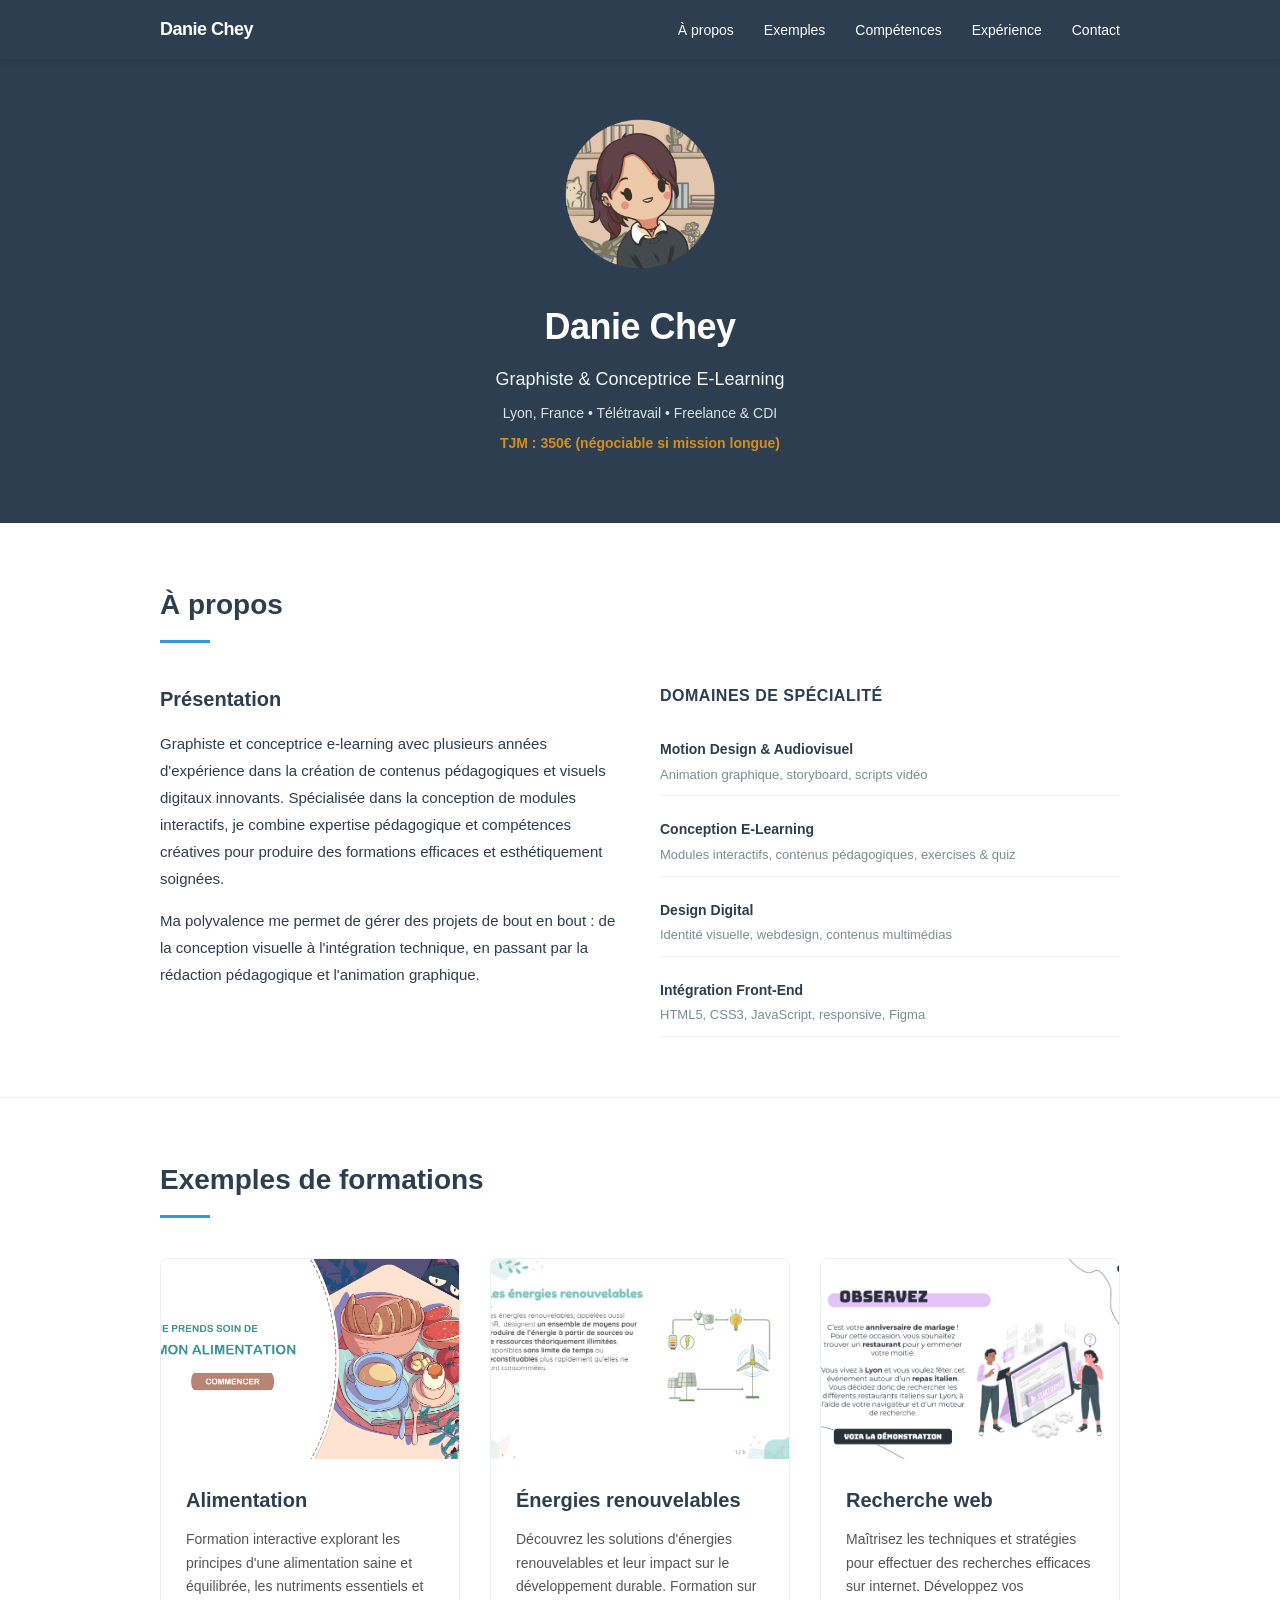
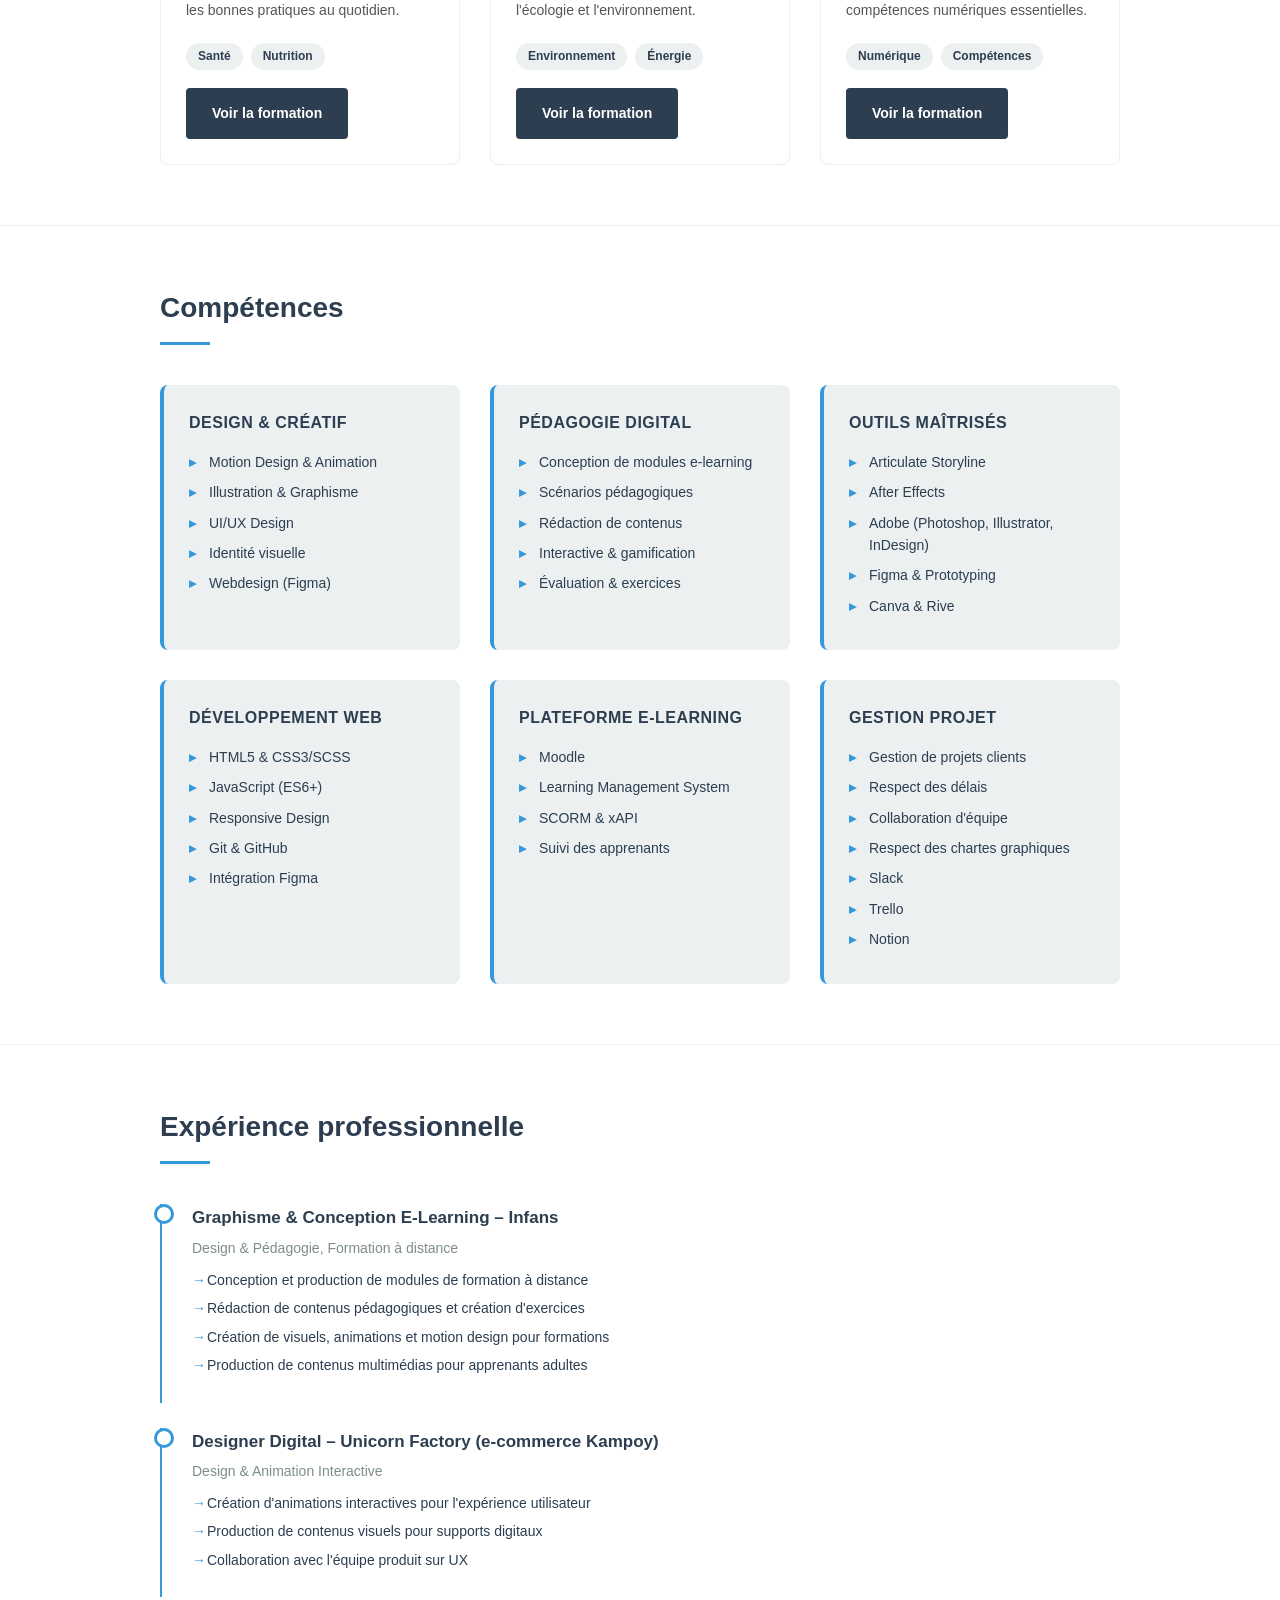
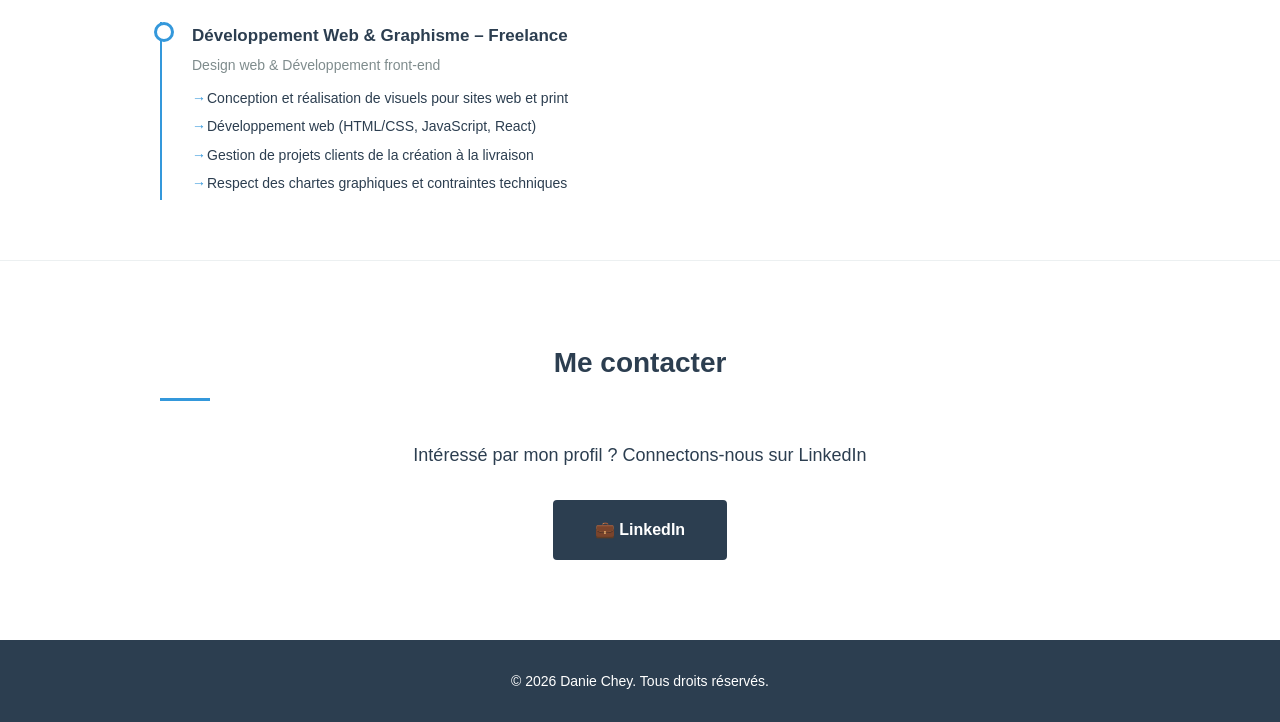
==== index.html @ 4b655b1d "first commit" ====
<!DOCTYPE html>
<html lang="fr">
<head>
  <meta charset="UTF-8">
  <meta name="viewport" content="width=device-width, initial-scale=1.0">
  <title>Danie Chey - Graphiste & Conceptrice E-Learning</title>
  <link rel="stylesheet" href="index.css">
</head>
<body>
  <!-- Navigation -->
  <nav class="navbar">
    <div class="container">
      <a href="#" class="logo">Danie Chey</a>
      <ul class="nav-links">
        <li><a href="#about">À propos</a></li>
        <li><a href="#formations">Exemples</a></li>
        <li><a href="#skills">Compétences</a></li>
        <li><a href="#experience">Expérience</a></li>
        <li><a href="#contact">Contact</a></li>
      </ul>
    </div>
  </nav>

  <!-- Header -->
  <header>
    <div class="container">
      <img src="assets/photo.png" alt="Danie Chey">
      <h1>Danie Chey</h1>
      <p>Graphiste & Conceptrice E-Learning</p>
      <p class="location">Lyon, France • Télétravail • Freelance & CDI</p>
      <p class="tjm">TJM : 350€ (négociable si mission longue)</p>
    </div>
  </header>

  <!-- À propos -->
  <section id="about">
    <div class="container">
      <h2>À propos</h2>
      <div class="about-content">
        <div class="about-text">
          <h3>Présentation</h3>
          <p>Graphiste et conceptrice e-learning avec plusieurs années d'expérience dans la création de contenus pédagogiques et visuels digitaux innovants. Spécialisée dans la conception de modules interactifs, je combine expertise pédagogique et compétences créatives pour produire des formations efficaces et esthétiquement soignées.</p>
          <p>Ma polyvalence me permet de gérer des projets de bout en bout : de la conception visuelle à l'intégration technique, en passant par la rédaction pédagogique et l'animation graphique.</p>
        </div>
        <div>
          <h3 style="font-size: 16px; text-transform: uppercase; letter-spacing: 0.5px; margin-bottom: 20px;">Domaines de spécialité</h3>
          <div class="expertise-grid">
            <div class="expertise-item">
              <strong>Motion Design & Audiovisuel</strong>
              <p>Animation graphique, storyboard, scripts vidéo</p>
            </div>
            <div class="expertise-item">
              <strong>Conception E-Learning</strong>
              <p>Modules interactifs, contenus pédagogiques, exercises & quiz</p>
            </div>
            <div class="expertise-item">
              <strong>Design Digital</strong>
              <p>Identité visuelle, webdesign, contenus multimédias</p>
            </div>
            <div class="expertise-item">
              <strong>Intégration Front-End</strong>
              <p>HTML5, CSS3, JavaScript, responsive, Figma</p>
            </div>
          </div>
        </div>
      </div>
    </div>
  </section>

  <!-- Exemples de formations -->
  <section id="formations">
    <div class="container">
      <h2>Exemples de formations</h2>
      <div class="formations-grid">
        <!-- Formation 1 -->
        <div class="formation-card">
          <div class="formation-header"><img src="assets/alimentation.jpg" alt="Alimentation"></div>
          <div class="formation-body">
            <h3>Alimentation</h3>
            <p>Formation interactive explorant les principes d'une alimentation saine et équilibrée, les nutriments essentiels et les bonnes pratiques au quotidien.</p>
            <div class="formation-tags">
              <span class="tag">Santé</span>
              <span class="tag">Nutrition</span>
            </div>
            <a href="soin alimentation danie chey export web/story.html" target="_blank" class="btn-view">Voir la formation</a>
          </div>
        </div>

        <!-- Formation 2 -->
        <div class="formation-card">
          <div class="formation-header"><img src="assets/ecologie.jpg" alt="Énergies renouvelables"></div>
          <div class="formation-body">
            <h3>Énergies renouvelables</h3>
            <p>Découvrez les solutions d'énergies renouvelables et leur impact sur le développement durable. Formation sur l'écologie et l'environnement.</p>
            <div class="formation-tags">
              <span class="tag">Environnement</span>
              <span class="tag">Énergie</span>
            </div>
            <a href="https://learn-in.fr/_SiteInfans/_ExtraitsFormations/MIPPER/Extrait_EnergiesRenouvelables/story.html?username=guest" target="_blank" class="btn-view">Voir la formation</a>
          </div>
        </div>

        <!-- Formation 3 -->
        <div class="formation-card">
          <div class="formation-header"><img src="assets/rechercheweb.jpg" alt="Recherche web"></div>
          <div class="formation-body">
            <h3>Recherche web</h3>
            <p>Maîtrisez les techniques et stratégies pour effectuer des recherches efficaces sur internet. Développez vos compétences numériques essentielles.</p>
            <div class="formation-tags">
              <span class="tag">Numérique</span>
              <span class="tag">Compétences</span>
            </div>
            <a href="https://learn-in.fr/_SiteInfans/_ExtraitsFormations/PIX/Extrait_EffectuerUneRechercheInternet/story.html?username=guest" target="_blank" class="btn-view">Voir la formation</a>
          </div>
        </div>
      </div>
    </div>
  </section>

  <!-- Compétences -->
  <section id="skills">
    <div class="container">
      <h2>Compétences</h2>
      <div class="skills-section">
        <div class="skill-category">
          <h3>Design & Créatif</h3>
          <ul>
            <li>Motion Design & Animation</li>
            <li>Illustration & Graphisme</li>
            <li>UI/UX Design</li>
            <li>Identité visuelle</li>
            <li>Webdesign (Figma)</li>
          </ul>
        </div>

        <div class="skill-category">
          <h3>Pédagogie Digital</h3>
          <ul>
            <li>Conception de modules e-learning</li>
            <li>Scénarios pédagogiques</li>
            <li>Rédaction de contenus</li>
            <li>Interactive & gamification</li>
            <li>Évaluation & exercices</li>
          </ul>
        </div>

        <div class="skill-category">
          <h3>Outils Maîtrisés</h3>
          <ul>
            <li>Articulate Storyline</li>
            <li>After Effects</li>
            <li>Adobe (Photoshop, Illustrator, InDesign)</li>
            <li>Figma & Prototyping</li>
            <li>Canva & Rive</li>
          </ul>
        </div>

        <div class="skill-category">
          <h3>Développement Web</h3>
          <ul>
            <li>HTML5 & CSS3/SCSS</li>
            <li>JavaScript (ES6+)</li>
            <li>Responsive Design</li>
            <li>Git & GitHub</li>
            <li>Intégration Figma</li>
          </ul>
        </div>

        <div class="skill-category">
          <h3>Plateforme e-learning</h3>
          <ul>
            <li>Moodle</li>
            <li>Learning Management System</li>
            <li>SCORM & xAPI</li>
            <li>Suivi des apprenants</li>
          </ul>
        </div>

        <div class="skill-category">
          <h3>Gestion Projet</h3>
          <ul>
            <li>Gestion de projets clients</li>
            <li>Respect des délais</li>
            <li>Collaboration d'équipe</li>
            <li>Respect des chartes graphiques</li>
            <li>Slack</li>
            <li>Trello</li>
            <li>Notion</li>
          </ul>
        </div>
      </div>
    </div>
  </section>

  <!-- Expérience -->
  <section id="experience">
    <div class="container">
      <h2>Expérience professionnelle</h2>
      <div class="experience-timeline">
        <div class="experience-item">
          <h3>Graphisme & Conception E-Learning – Infans</h3>
          <p>Design & Pédagogie, Formation à distance</p>
          <ul>
            <li>Conception et production de modules de formation à distance</li>
            <li>Rédaction de contenus pédagogiques et création d'exercices</li>
            <li>Création de visuels, animations et motion design pour formations</li>
            <li>Production de contenus multimédias pour apprenants adultes</li>
          </ul>
        </div>

        <div class="experience-item">
          <h3>Designer Digital – Unicorn Factory (e-commerce Kampoy)</h3>
          <p>Design & Animation Interactive</p>
          <ul>
            <li>Création d'animations interactives pour l'expérience utilisateur</li>
            <li>Production de contenus visuels pour supports digitaux</li>
            <li>Collaboration avec l'équipe produit sur UX</li>
          </ul>
        </div>

        <div class="experience-item">
          <h3>Développement Web & Graphisme – Freelance</h3>
          <p>Design web & Développement front-end</p>
          <ul>
            <li>Conception et réalisation de visuels pour sites web et print</li>
            <li>Développement web (HTML/CSS, JavaScript, React)</li>
            <li>Gestion de projets clients de la création à la livraison</li>
            <li>Respect des chartes graphiques et contraintes techniques</li>
          </ul>
        </div>
      </div>
    </div>
  </section>

  <!-- Contact -->
  <section id="contact" class="contact-section">
    <div class="container">
      <h2>Me contacter</h2>
      <p>Intéressé par mon profil ? Connectons-nous sur LinkedIn</p>
      <a href="https://www.linkedin.com/in/danie-chey-3a2613146" target="_blank" class="btn-linkedin">💼 LinkedIn</a>
    </div>
  </section>

  <!-- Footer -->
  <footer>
    <p>&copy; 2026 Danie Chey. Tous droits réservés.</p>
  </footer>
</body>
</html>
---- index.css ----
:root {
  --primary: #2c3e50;
  --secondary: #34495e;
  --accent: #3498db;
  --light: #ecf0f1;
  --text: #2c3e50;
  --border: #bdc3c7;
}

* {
  margin: 0;
  padding: 0;
  box-sizing: border-box;
}

body {
  font-family: -apple-system, BlinkMacSystemFont, 'Segoe UI', 'Roboto', 'Oxygen', 'Ubuntu', 'Cantarell', sans-serif;
  line-height: 1.6;
  color: var(--text);
  background: #ffffff;
}

.container {
  max-width: 1000px;
  margin: 0 auto;
  padding: 0 20px;
}

/* Navbar */
.navbar {
  position: sticky;
  top: 0;
  background: var(--primary);
  color: white;
  padding: 0 20px;
  box-shadow: 0 2px 8px rgba(0,0,0,0.1);
  z-index: 100;
}

.navbar .container {
  display: flex;
  justify-content: space-between;
  align-items: center;
  padding: 15px 20px;
}

.navbar .logo {
  font-size: 18px;
  font-weight: 700;
  color: white;
  text-decoration: none;
  letter-spacing: -0.5px;
}

.navbar .nav-links {
  display: flex;
  list-style: none;
  gap: 30px;
}

.navbar .nav-links a {
  color: white;
  text-decoration: none;
  font-size: 14px;
  font-weight: 500;
  transition: color 0.3s ease;
  position: relative;
}

.navbar .nav-links a:hover {
  color: var(--accent);
}

.navbar .nav-links a::after {
  content: '';
  position: absolute;
  bottom: -5px;
  left: 0;
  width: 0;
  height: 2px;
  background: var(--accent);
  transition: width 0.3s ease;
}

.navbar .nav-links a:hover::after {
  width: 100%;
}

/* Header */
header {
  background: var(--primary);
  color: white;
  padding: 60px 20px;
  text-align: center;
}

header img {
  max-width: 150px;
  border-radius: 8px;
  margin-bottom: 20px;
}

header h1 {
  font-size: 36px;
  font-weight: 700;
  margin-bottom: 10px;
  letter-spacing: -0.5px;
}

header p {
  font-size: 18px;
  opacity: 0.95;
  margin-bottom: 8px;
  font-weight: 300;
}

header .location {
  font-size: 14px;
  opacity: 0.85;
  margin-bottom: 8px;
}

header .tjm {
  font-size: 14px;
  opacity: 0.85;
  font-weight: 600;
  color: #f39c12;
}

/* Section */
section {
  padding: 60px 20px;
  border-bottom: 1px solid var(--light);
}

section:last-of-type {
  border-bottom: none;
}

h2 {
  font-size: 28px;
  margin-bottom: 40px;
  color: var(--primary);
  font-weight: 700;
  position: relative;
  padding-bottom: 15px;
}

h2:before {
  content: '';
  position: absolute;
  bottom: 0;
  left: 0;
  width: 50px;
  height: 3px;
  background: var(--accent);
}

/* À propos */
.about-content {
  display: grid;
  grid-template-columns: 1fr 1fr;
  gap: 40px;
  align-items: start;
}

.about-text h3 {
  font-size: 20px;
  color: var(--primary);
  margin-bottom: 15px;
  font-weight: 600;
}

.about-text p {
  margin-bottom: 15px;
  font-size: 15px;
  line-height: 1.8;
}

.expertise-grid {
  display: grid;
  grid-template-columns: 1fr;
  gap: 12px;
}

.expertise-item {
  font-size: 14px;
  padding: 10px 0;
  border-bottom: 1px solid var(--light);
}

.expertise-item strong {
  color: var(--primary);
  display: block;
  margin-bottom: 4px;
}

.expertise-item p {
  font-size: 13px;
  color: #7f8c8d;
  margin: 0;
}

/* Formations */
.formations-grid {
  display: grid;
  grid-template-columns: repeat(auto-fit, minmax(300px, 1fr));
  gap: 30px;
}

.formation-card {
  background: white;
  border: 1px solid var(--light);
  border-radius: 8px;
  overflow: hidden;
  transition: all 0.3s ease;
}

.formation-card:hover {
  box-shadow: 0 10px 30px rgba(0,0,0,0.1);
  transform: translateY(-5px);
  border-color: var(--accent);
}

.formation-header {
  background: var(--secondary);
  color: white;
  text-align: center;
  font-size: 40px;
  height: 200px;
  display: flex;
  align-items: center;
  justify-content: center;
  overflow: hidden;
}

.formation-header img {
  width: 100%;
  height: 100%;
  object-fit: cover;
}

.formation-body {
  padding: 25px;
}

.formation-body h3 {
  font-size: 20px;
  color: var(--primary);
  margin-bottom: 12px;
  font-weight: 600;
}

.formation-body p {
  font-size: 14px;
  color: #555;
  margin-bottom: 20px;
  line-height: 1.7;
}

.formation-tags {
  display: flex;
  flex-wrap: wrap;
  gap: 8px;
  margin-bottom: 18px;
}

.tag {
  background: var(--light);
  color: var(--primary);
  padding: 4px 12px;
  border-radius: 20px;
  font-size: 12px;
  font-weight: 600;
}

.btn-view {
  display: inline-block;
  background: var(--primary);
  color: white;
  padding: 12px 24px;
  border-radius: 4px;
  text-decoration: none;
  font-weight: 600;
  font-size: 14px;
  transition: all 0.3s;
  border: 2px solid var(--primary);
}

.btn-view:hover {
  background: var(--accent);
  border-color: var(--accent);
  text-decoration: none;
  color: white;
}

/* Compétences */
.skills-section {
  display: grid;
  grid-template-columns: repeat(auto-fit, minmax(280px, 1fr));
  gap: 30px;
}

.skill-category {
  padding: 25px;
  background: var(--light);
  border-radius: 8px;
  border-left: 4px solid var(--accent);
}

.skill-category h3 {
  font-size: 16px;
  color: var(--primary);
  margin-bottom: 15px;
  font-weight: 700;
  text-transform: uppercase;
  letter-spacing: 0.5px;
}

.skill-category ul {
  list-style: none;
}

.skill-category li {
  font-size: 14px;
  margin-bottom: 8px;
  padding-left: 20px;
  position: relative;
}

.skill-category li:before {
  content: '▸';
  position: absolute;
  left: 0;
  color: var(--accent);
  font-weight: bold;
}

/* Expérience */
.experience-timeline {
  display: grid;
  grid-template-columns: 1fr;
  gap: 25px;
}

.experience-item {
  padding-left: 30px;
  position: relative;
  border-left: 2px solid var(--accent);
  padding-bottom: 20px;
}

.experience-item:last-child {
  padding-bottom: 0;
}

.experience-item:before {
  content: '';
  position: absolute;
  left: -8px;
  top: 0;
  width: 14px;
  height: 14px;
  background: white;
  border: 3px solid var(--accent);
  border-radius: 50%;
}

.experience-item h3 {
  font-size: 17px;
  color: var(--primary);
  font-weight: 700;
  margin-bottom: 5px;
}

.experience-item p {
  font-size: 14px;
  color: #7f8c8d;
  margin-bottom: 10px;
}

.experience-item ul {
  list-style: none;
  font-size: 14px;
}

.experience-item li {
  margin-bottom: 6px;
  padding-left: 15px;
  position: relative;
}

.experience-item li:before {
  content: '→';
  position: absolute;
  left: 0;
  color: var(--accent);
  font-weight: bold;
}

/* Contact */
.contact-section {
  text-align: center;
  padding: 80px 20px;
}

.contact-section p {
  font-size: 18px;
  margin-bottom: 30px;
}

.btn-linkedin {
  display: inline-block;
  background: var(--primary);
  color: white;
  padding: 15px 40px;
  border-radius: 4px;
  text-decoration: none;
  font-weight: 600;
  font-size: 16px;
  transition: all 0.3s;
  border: 2px solid var(--primary);
}

.btn-linkedin:hover {
  background: var(--accent);
  border-color: var(--accent);
}

/* Footer */
footer {
  background: var(--primary);
  color: white;
  text-align: center;
  padding: 30px 20px;
  font-size: 14px;
}

footer p {
  margin: 0;
}

/* Responsive */
@media (max-width: 768px) {
  header h1 {
    font-size: 28px;
  }

  .about-content {
    grid-template-columns: 1fr;
  }

  .formations-grid {
    grid-template-columns: 1fr;
  }

  .skills-section {
    grid-template-columns: 1fr;
  }

  h2 {
    font-size: 24px;
  }

  section {
    padding: 40px 20px;
  }
}
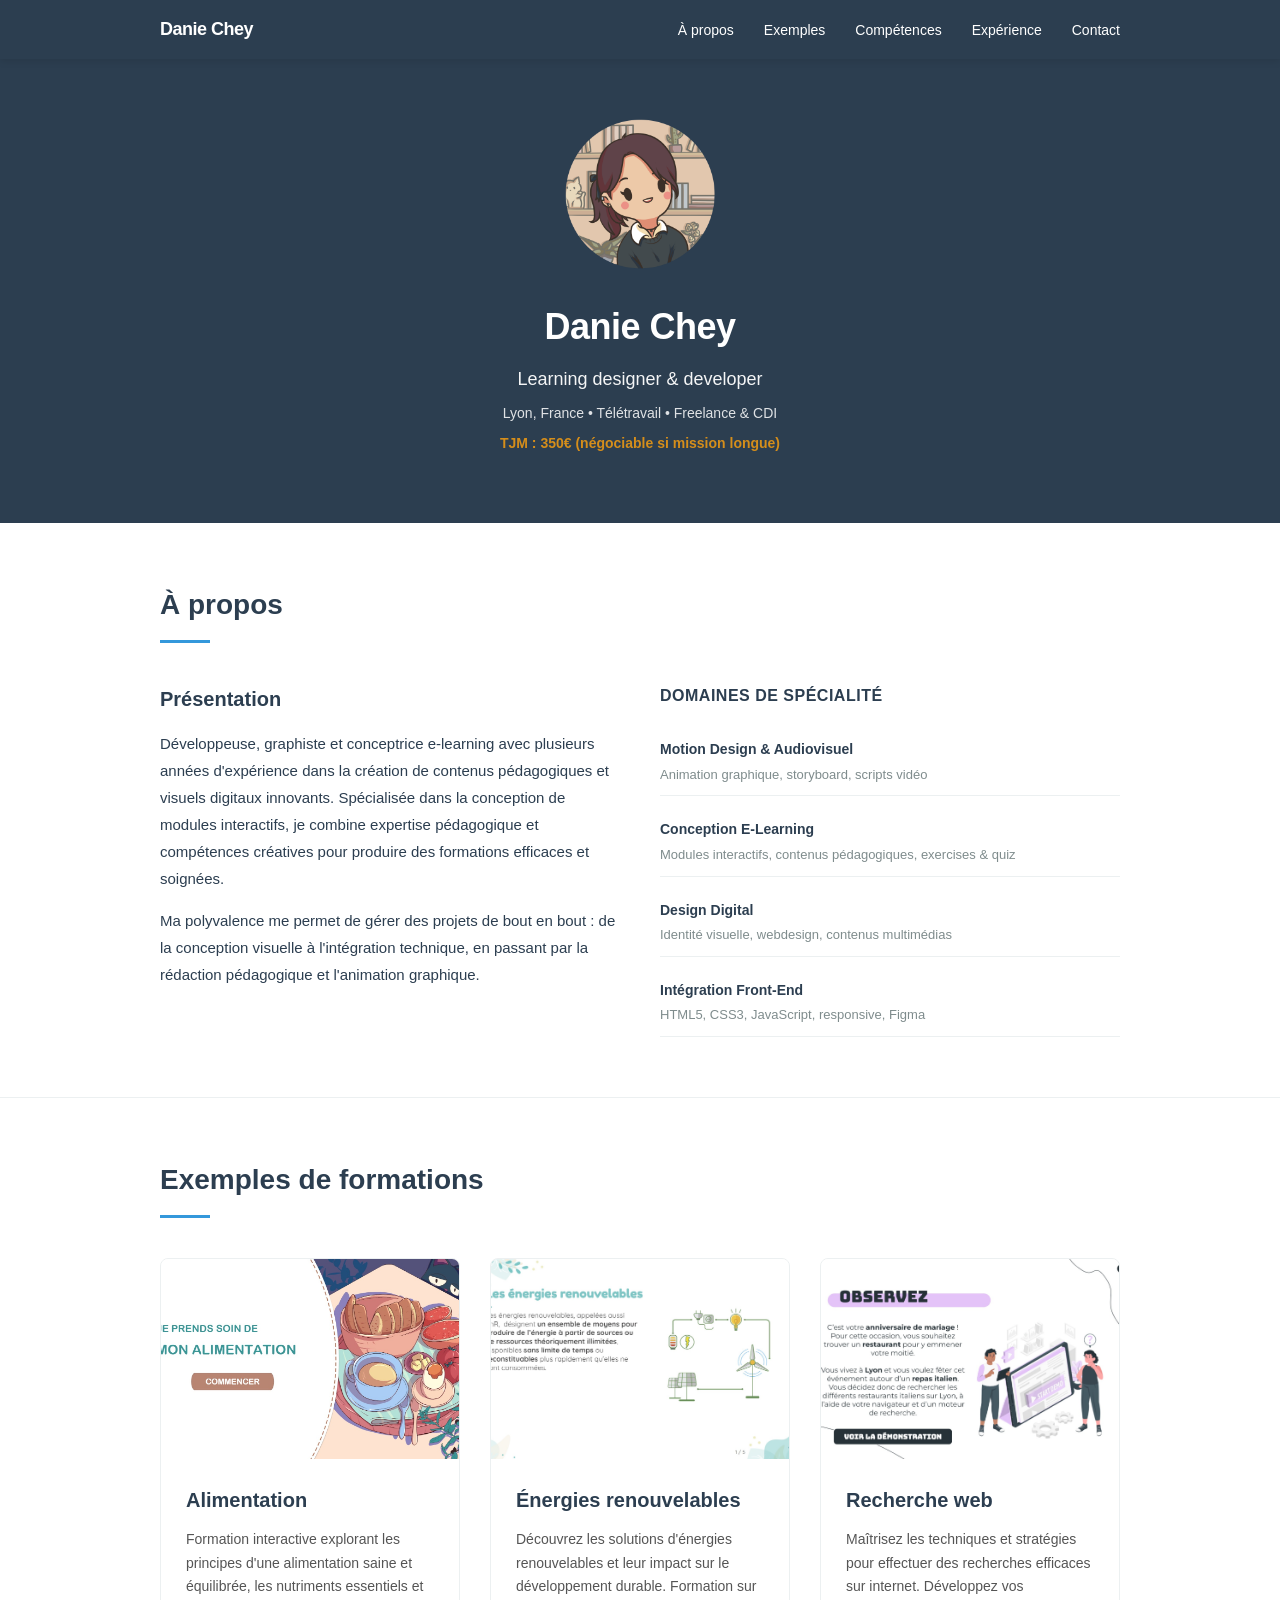
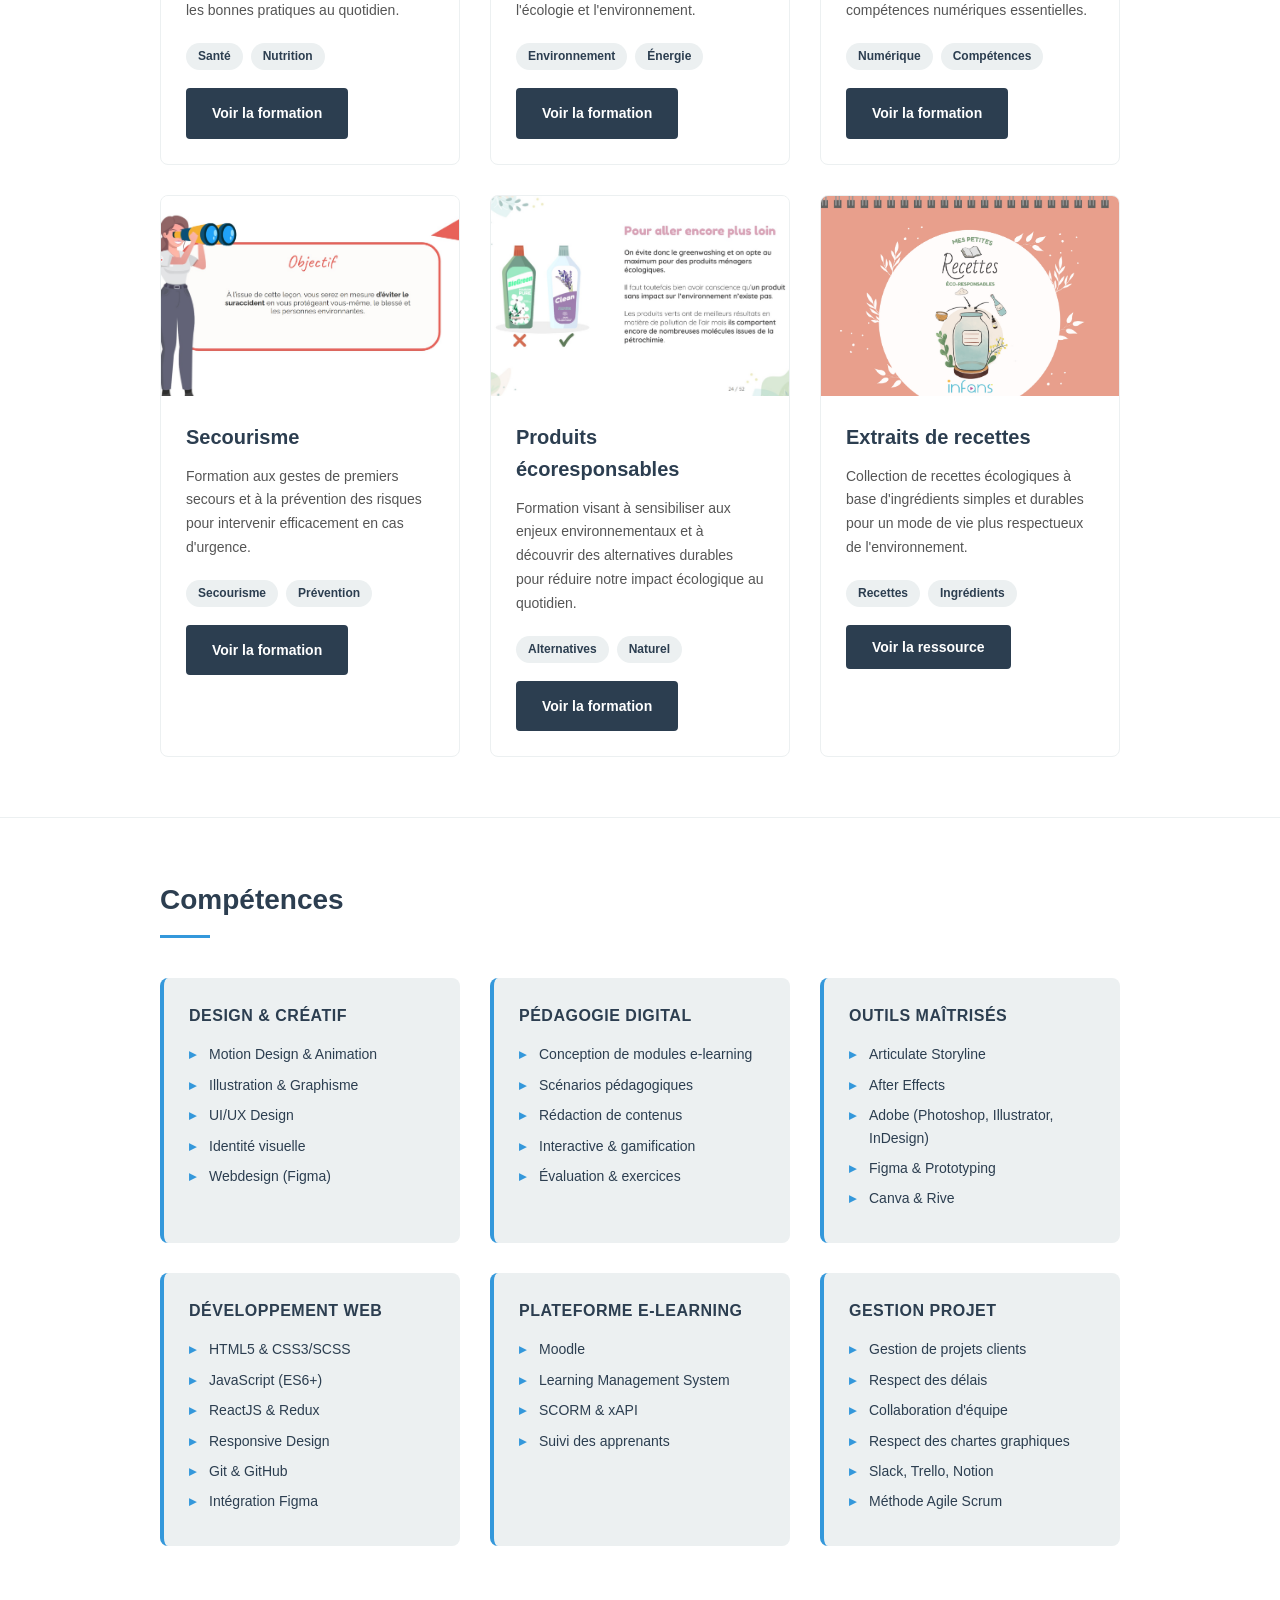
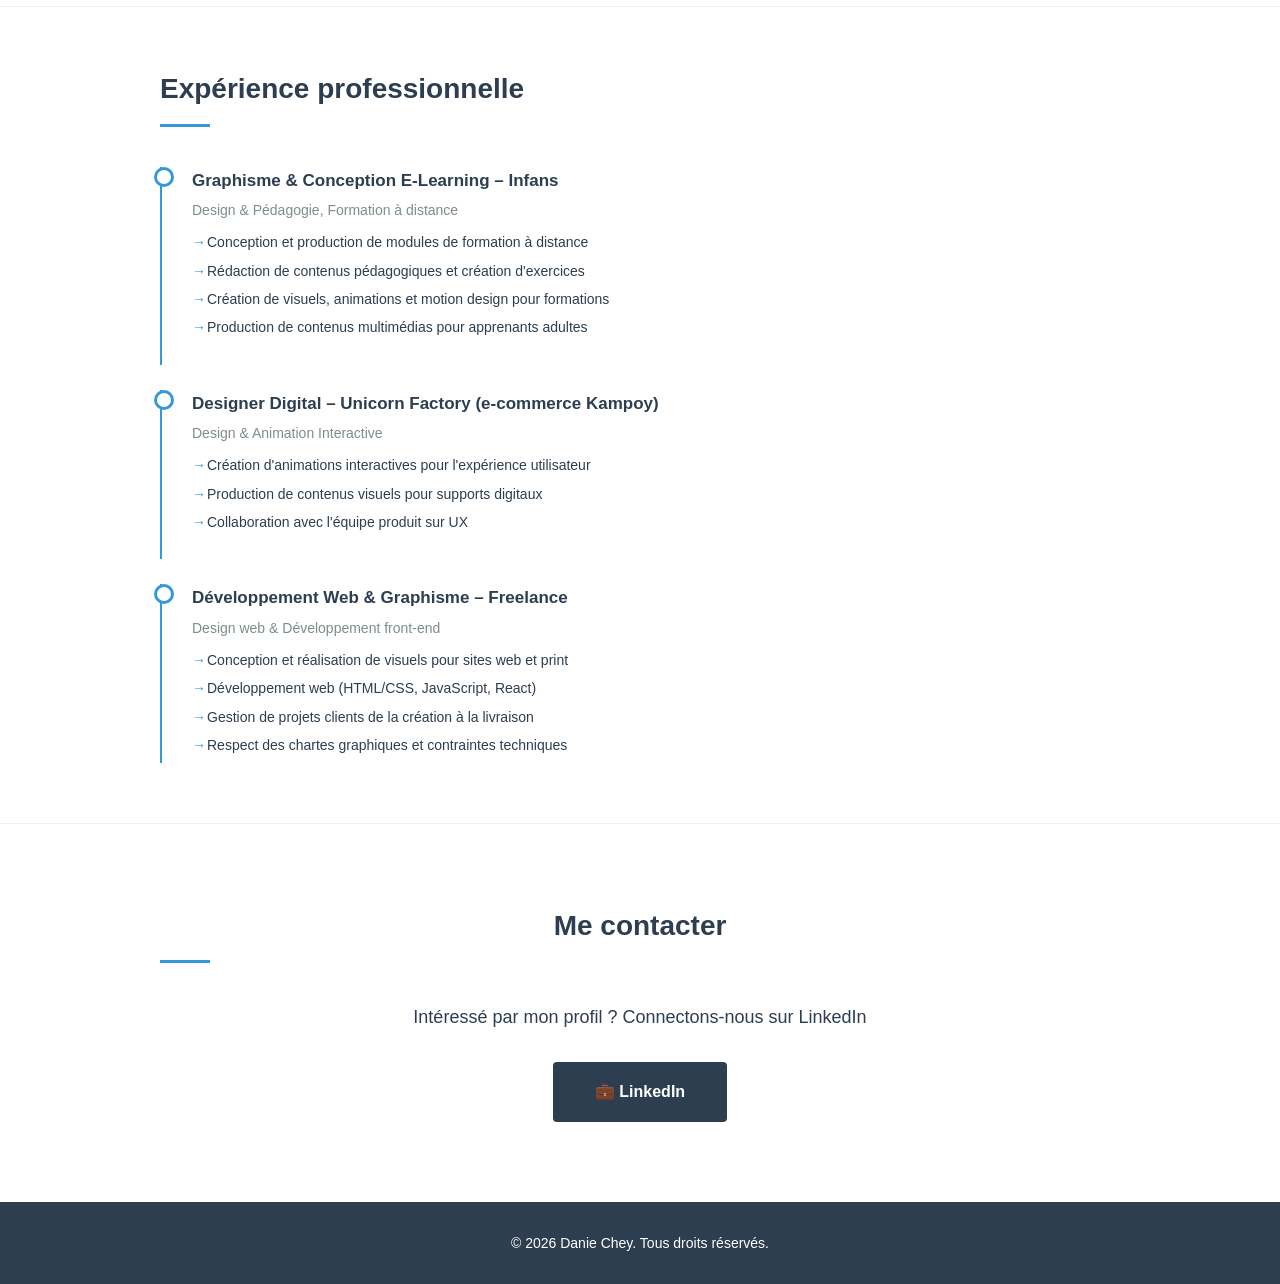
==== commit 537322bf: "ajout de nouveaux projets" ====
--- a/index.html
+++ b/index.html
@@ -3,7 +3,8 @@
 <head>
   <meta charset="UTF-8">
   <meta name="viewport" content="width=device-width, initial-scale=1.0">
-  <title>Danie Chey - Graphiste & Conceptrice E-Learning</title>
+  <title>Danie Chey - Learning designer & developer</title>
+  <link rel="icon" type="image/webp" href="assets/logo-portfolio-danie-chey.webp">
   <link rel="stylesheet" href="index.css">
 </head>
 <body>
@@ -26,7 +27,7 @@
     <div class="container">
       <img src="assets/photo.png" alt="Danie Chey">
       <h1>Danie Chey</h1>
-      <p>Graphiste & Conceptrice E-Learning</p>
+      <p>Learning designer & developer</p>
       <p class="location">Lyon, France • Télétravail • Freelance & CDI</p>
       <p class="tjm">TJM : 350€ (négociable si mission longue)</p>
     </div>
@@ -39,7 +40,7 @@
       <div class="about-content">
         <div class="about-text">
           <h3>Présentation</h3>
-          <p>Graphiste et conceptrice e-learning avec plusieurs années d'expérience dans la création de contenus pédagogiques et visuels digitaux innovants. Spécialisée dans la conception de modules interactifs, je combine expertise pédagogique et compétences créatives pour produire des formations efficaces et esthétiquement soignées.</p>
+          <p>Développeuse, graphiste et conceptrice e-learning avec plusieurs années d'expérience dans la création de contenus pédagogiques et visuels digitaux innovants. Spécialisée dans la conception de modules interactifs, je combine expertise pédagogique et compétences créatives pour produire des formations efficaces et soignées.</p>
           <p>Ma polyvalence me permet de gérer des projets de bout en bout : de la conception visuelle à l'intégration technique, en passant par la rédaction pédagogique et l'animation graphique.</p>
         </div>
         <div>
@@ -113,9 +114,67 @@
             <a href="https://learn-in.fr/_SiteInfans/_ExtraitsFormations/PIX/Extrait_EffectuerUneRechercheInternet/story.html?username=guest" target="_blank" class="btn-view">Voir la formation</a>
           </div>
         </div>
-      </div>
-    </div>
-  </section>
+
+        <!-- Formation 4 -->
+        <div class="formation-card">
+          <div class="formation-header"><img src="assets/secourisme.jpg" alt="Secourisme"></div>
+          <div class="formation-body">
+            <h3>Secourisme</h3>
+            <p>Formation aux gestes de premiers secours et à la prévention des risques pour intervenir efficacement en cas d'urgence.</p>
+            <div class="formation-tags">
+              <span class="tag">Secourisme</span>
+              <span class="tag">Prévention</span>
+            </div>
+            <a href="https://learn-in.fr/_ContenusDeFormation/428_Secourisme/_Lecons/01_Protection/story.html?username=guest" target="_blank" class="btn-view">Voir la formation</a>
+          </div>
+        </div>
+
+        <!-- Formation 5 -->
+        <div class="formation-card">
+          <div class="formation-header"><img src="assets/ecoresponsable.jpg" alt="Produits écoresponsables"></div>
+          <div class="formation-body">
+            <h3>Produits écoresponsables</h3>
+            <p>Formation visant à sensibiliser aux enjeux environnementaux et à découvrir des alternatives durables pour réduire notre impact écologique au quotidien.</p>
+            <div class="formation-tags">
+              <span class="tag">Alternatives</span>
+              <span class="tag">Naturel</span>
+            </div>
+            <a href="https://learn-in.fr/_ContenusDeFormation/430-FabricationProduitsEco/_Lecons/04_AlternativesEco/story.html?username=guest" target="_blank" class="btn-view">Voir la formation</a>
+          </div>
+        </div>
+
+        <!-- Ressources -->
+        <div class="formation-card">
+          <div class="formation-header"><img src="assets/doc-ecoresponsable/recettes_page-0001.jpg" alt="Recettes naturelles"></div>
+          <div class="formation-body">
+            <h3>Extraits de recettes</h3>
+            <p>Collection de recettes écologiques à base d'ingrédients simples et durables pour un mode de vie plus respectueux de l'environnement.</p>
+            <div class="formation-tags">
+              <span class="tag">Recettes</span>
+              <span class="tag">Ingrédients</span>
+            </div>
+            <button class="btn-view" onclick="openModal('recettesModal')">Voir la ressource</button>
+          </div>
+        </div>
+      </div>
+    </div>
+  </section>
+
+  <!-- Modal Carousel -->
+  <div id="recettesModal" class="modal">
+    <span class="close-modal" onclick="closeModal('recettesModal')">&times;</span>
+    <div class="modal-content">
+      <div class="carousel">
+        <img class="carousel-image" src="assets/doc-ecoresponsable/recettes_page-0001.jpg" alt="Recette 1">
+        <img class="carousel-image" src="assets/doc-ecoresponsable/recettes_page-0002.jpg" alt="Recette 2">
+        <img class="carousel-image" src="assets/doc-ecoresponsable/recettes_page-0003.jpg" alt="Recette 3">
+        <img class="carousel-image" src="assets/doc-ecoresponsable/recettes_page-0004.jpg" alt="Recette 4">
+        <img class="carousel-image" src="assets/doc-ecoresponsable/recettes_page-0005.jpg" alt="Recette 5">
+        <a class="prev" onclick="changeSlide('recettesModal', -1)">&#10094;</a>
+        <a class="next" onclick="changeSlide('recettesModal', 1)">&#10095;</a>
+      </div>
+    </div>
+  </div>
 
   <!-- Compétences -->
   <section id="skills">
@@ -160,6 +219,7 @@
           <ul>
             <li>HTML5 & CSS3/SCSS</li>
             <li>JavaScript (ES6+)</li>
+            <li>ReactJS & Redux</li>
             <li>Responsive Design</li>
             <li>Git & GitHub</li>
             <li>Intégration Figma</li>
@@ -183,9 +243,8 @@
             <li>Respect des délais</li>
             <li>Collaboration d'équipe</li>
             <li>Respect des chartes graphiques</li>
-            <li>Slack</li>
-            <li>Trello</li>
-            <li>Notion</li>
+            <li>Slack, Trello, Notion</li>
+            <li>Méthode Agile Scrum</li>
           </ul>
         </div>
       </div>
@@ -245,5 +304,48 @@
   <footer>
     <p>&copy; 2026 Danie Chey. Tous droits réservés.</p>
   </footer>
+
+  <script>
+    let slideIndexes = {};
+
+    function openModal(modalId) {
+      const modal = document.getElementById(modalId);
+      modal.style.display = "block";
+      slideIndexes[modalId] = 0;
+      showSlide(modalId);
+    }
+
+    function closeModal(modalId) {
+      const modal = document.getElementById(modalId);
+      modal.style.display = "none";
+    }
+
+    function changeSlide(modalId, n) {
+      const images = document.querySelectorAll(`#${modalId} .carousel-image`);
+      slideIndexes[modalId] += n;
+      if (slideIndexes[modalId] >= images.length) {
+        slideIndexes[modalId] = 0;
+      } else if (slideIndexes[modalId] < 0) {
+        slideIndexes[modalId] = images.length - 1;
+      }
+      showSlide(modalId);
+    }
+
+    function showSlide(modalId) {
+      const images = document.querySelectorAll(`#${modalId} .carousel-image`);
+      images.forEach((img, index) => {
+        img.classList.remove('active');
+        if (index === slideIndexes[modalId]) {
+          img.classList.add('active');
+        }
+      });
+    }
+
+    window.onclick = function(event) {
+      if (event.target.classList.contains('modal')) {
+        event.target.style.display = "none";
+      }
+    }
+  </script>
 </body>
 </html>
--- a/index.css
+++ b/index.css
@@ -466,3 +466,91 @@
     padding: 40px 20px;
   }
 }
+
+/* Modal Carousel */
+.modal {
+  display: none;
+  position: fixed;
+  z-index: 1000;
+  left: 0;
+  top: 0;
+  width: 100%;
+  height: 100%;
+  overflow: auto;
+  background-color: rgba(0,0,0,0.9);
+}
+
+.modal-content {
+  margin: auto;
+  display: block;
+  max-width: 90%;
+  max-height: 90vh;
+  position: relative;
+  top: 50%;
+  transform: translateY(-50%);
+}
+
+.carousel {
+  position: relative;
+  width: 100%;
+  display: flex;
+  align-items: center;
+  justify-content: center;
+}
+
+.carousel-image {
+  max-width: 100%;
+  max-height: 80vh;
+  object-fit: contain;
+  display: none;
+}
+
+.carousel-image.active {
+  display: block;
+}
+
+.prev, .next {
+  cursor: pointer;
+  position: absolute;
+  top: 50%;
+  width: auto;
+  padding: 16px;
+  margin-top: -50px;
+  color: white;
+  font-weight: bold;
+  font-size: 24px;
+  transition: 0.3s ease;
+  border-radius: 0 3px 3px 0;
+  user-select: none;
+  background-color: rgba(0,0,0,0.5);
+  text-decoration: none;
+}
+
+.next {
+  right: 0;
+  border-radius: 3px 0 0 3px;
+}
+
+.prev {
+  left: 0;
+  border-radius: 3px 0 0 3px;
+}
+
+.prev:hover, .next:hover {
+  background-color: rgba(0,0,0,0.8);
+}
+
+.close-modal {
+  position: absolute;
+  top: 15px;
+  right: 35px;
+  color: #f1f1f1;
+  font-size: 40px;
+  font-weight: bold;
+  cursor: pointer;
+  z-index: 1001;
+}
+
+.close-modal:hover {
+  color: #bbb;
+}
